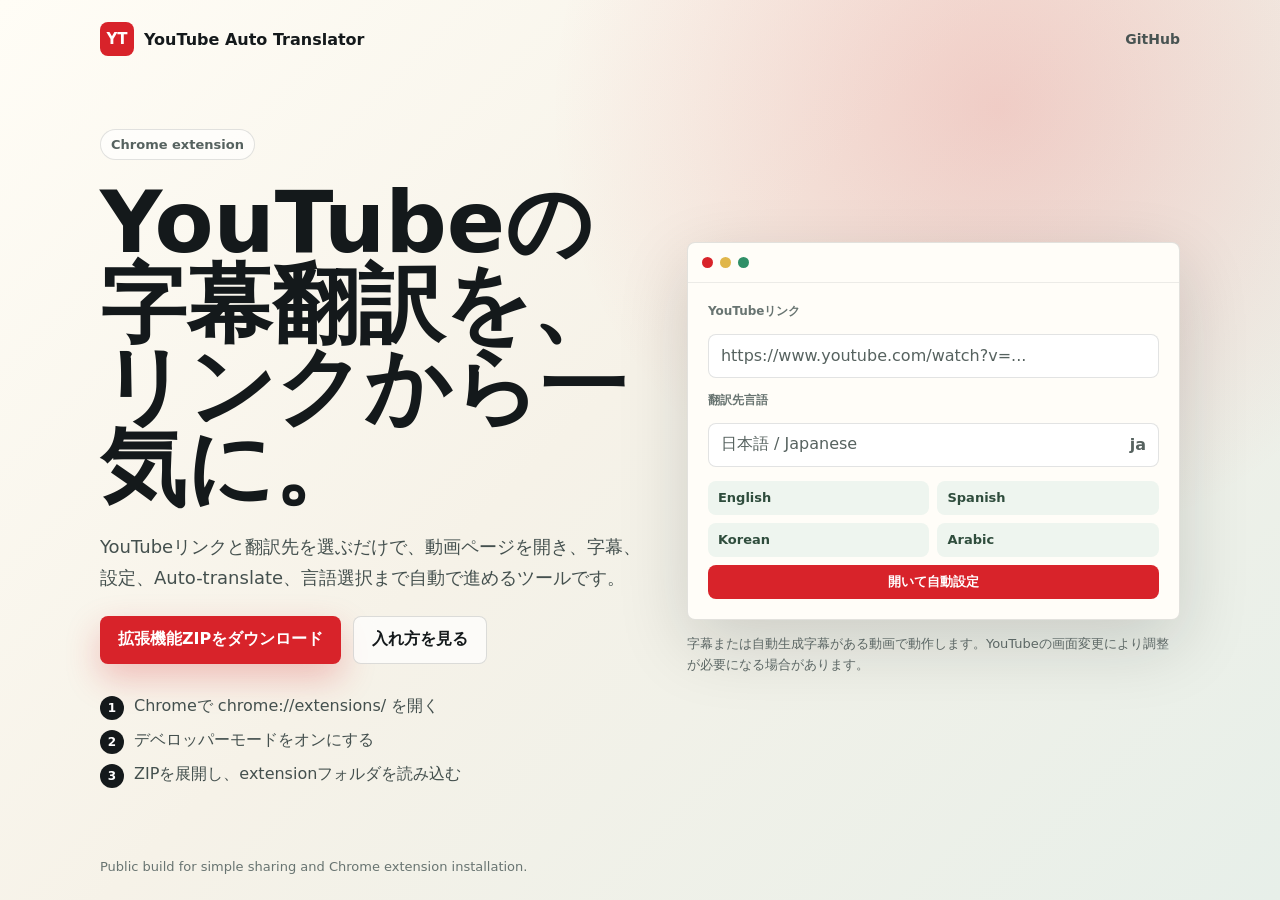
==== index.html @ e30ba754 "Create YouTube auto translator extension" ====
<!doctype html>
<html lang="ja">
  <head>
    <meta charset="utf-8">
    <meta name="viewport" content="width=device-width, initial-scale=1">
    <title>YouTube Auto Translator</title>
    <meta
      name="description"
      content="YouTubeリンクを入力して、字幕の自動翻訳設定まで進めるChrome拡張機能。"
    >
    <style>
      :root {
        color-scheme: light;
        font-family: Inter, ui-sans-serif, system-ui, -apple-system, BlinkMacSystemFont, "Segoe UI", sans-serif;
        background: #f6f2e8;
        color: #14191b;
      }

      * {
        box-sizing: border-box;
      }

      body {
        margin: 0;
        background:
          radial-gradient(circle at 78% 12%, rgba(216, 35, 42, 0.18), transparent 28rem),
          linear-gradient(135deg, #fffdf6 0%, #f6f2e8 46%, #e7efe9 100%);
      }

      a {
        color: inherit;
      }

      .page {
        min-height: 100vh;
        display: grid;
        grid-template-rows: auto 1fr auto;
      }

      header,
      main,
      footer {
        width: min(1080px, calc(100% - 36px));
        margin: 0 auto;
      }

      header {
        display: flex;
        align-items: center;
        justify-content: space-between;
        padding: 22px 0;
      }

      .brand {
        display: inline-flex;
        align-items: center;
        gap: 10px;
        font-weight: 900;
      }

      .mark {
        width: 34px;
        height: 34px;
        display: grid;
        place-items: center;
        border-radius: 8px;
        background: #d8232a;
        color: #fff;
        font-size: 15px;
      }

      .github-link {
        color: #485352;
        font-size: 14px;
        font-weight: 800;
        text-decoration: none;
      }

      main {
        display: grid;
        grid-template-columns: minmax(0, 1.05fr) minmax(320px, 0.95fr);
        gap: 42px;
        align-items: center;
        padding: 46px 0 66px;
      }

      .hero {
        display: grid;
        gap: 22px;
      }

      .eyebrow {
        width: fit-content;
        margin: 0;
        padding: 7px 10px;
        border: 1px solid rgba(20, 25, 27, 0.12);
        border-radius: 999px;
        background: rgba(255, 255, 255, 0.62);
        color: #56625f;
        font-size: 13px;
        font-weight: 850;
      }

      h1 {
        max-width: 760px;
        margin: 0;
        font-size: clamp(42px, 7.2vw, 86px);
        line-height: 0.95;
        letter-spacing: 0;
      }

      .lead {
        max-width: 640px;
        margin: 0;
        color: #44504e;
        font-size: 18px;
        line-height: 1.75;
      }

      .actions {
        display: flex;
        flex-wrap: wrap;
        gap: 12px;
      }

      .button {
        min-height: 48px;
        display: inline-flex;
        align-items: center;
        justify-content: center;
        border-radius: 8px;
        padding: 0 18px;
        font-weight: 900;
        text-decoration: none;
      }

      .primary {
        background: #d8232a;
        color: #fff;
        box-shadow: 0 14px 34px rgba(216, 35, 42, 0.26);
      }

      .secondary {
        border: 1px solid rgba(20, 25, 27, 0.14);
        background: rgba(255, 255, 255, 0.7);
        color: #14191b;
      }

      .steps {
        margin: 10px 0 0;
        padding: 0;
        list-style: none;
        display: grid;
        gap: 10px;
        color: #44504e;
      }

      .steps li {
        display: flex;
        gap: 10px;
        align-items: flex-start;
      }

      .steps span {
        flex: 0 0 auto;
        width: 24px;
        height: 24px;
        display: grid;
        place-items: center;
        border-radius: 50%;
        background: #14191b;
        color: #fff;
        font-size: 12px;
        font-weight: 900;
      }

      .product {
        display: grid;
        gap: 14px;
      }

      .browser {
        overflow: hidden;
        border: 1px solid rgba(20, 25, 27, 0.12);
        border-radius: 8px;
        background: #fffdf8;
        box-shadow: 0 24px 70px rgba(20, 25, 27, 0.16);
      }

      .browser-bar {
        display: flex;
        gap: 7px;
        padding: 14px;
        border-bottom: 1px solid rgba(20, 25, 27, 0.08);
      }

      .dot {
        width: 11px;
        height: 11px;
        border-radius: 50%;
        background: #d8232a;
      }

      .dot:nth-child(2) {
        background: #e0b64a;
      }

      .dot:nth-child(3) {
        background: #2f8f67;
      }

      .panel {
        display: grid;
        gap: 14px;
        padding: 20px;
      }

      .fake-label {
        color: #687471;
        font-size: 12px;
        font-weight: 900;
      }

      .fake-input,
      .fake-select {
        min-height: 44px;
        display: flex;
        align-items: center;
        border: 1px solid rgba(20, 25, 27, 0.12);
        border-radius: 8px;
        padding: 0 12px;
        background: #fff;
        color: #56625f;
      }

      .fake-select {
        justify-content: space-between;
      }

      .language-grid {
        display: grid;
        grid-template-columns: repeat(2, minmax(0, 1fr));
        gap: 8px;
      }

      .chip {
        min-height: 34px;
        display: flex;
        align-items: center;
        border-radius: 8px;
        padding: 0 10px;
        background: #eef5ef;
        color: #2f4d3d;
        font-size: 13px;
        font-weight: 800;
      }

      .wide {
        grid-column: 1 / -1;
        background: #d8232a;
        color: #fff;
        justify-content: center;
      }

      .note {
        margin: 0;
        color: #5c6765;
        font-size: 13px;
        line-height: 1.6;
      }

      footer {
        padding: 0 0 26px;
        color: #687471;
        font-size: 13px;
      }

      @media (max-width: 820px) {
        main {
          grid-template-columns: 1fr;
          padding-top: 24px;
        }

        header {
          align-items: flex-start;
          gap: 14px;
          flex-direction: column;
        }
      }
    </style>
  </head>
  <body>
    <div class="page">
      <header>
        <div class="brand"><span class="mark">YT</span> YouTube Auto Translator</div>
        <a class="github-link" href="https://github.com/sskhiro1/youtube-auto-translate-tool">GitHub</a>
      </header>

      <main>
        <section class="hero">
          <p class="eyebrow">Chrome extension</p>
          <h1>YouTubeの字幕翻訳を、リンクから一気に。</h1>
          <p class="lead">
            YouTubeリンクと翻訳先を選ぶだけで、動画ページを開き、字幕、設定、Auto-translate、言語選択まで自動で進めるツールです。
          </p>
          <div class="actions">
            <a class="button primary" href="./youtube-auto-translate-extension.zip">拡張機能ZIPをダウンロード</a>
            <a class="button secondary" href="#install">入れ方を見る</a>
          </div>
          <ol id="install" class="steps">
            <li><span>1</span>Chromeで chrome://extensions/ を開く</li>
            <li><span>2</span>デベロッパーモードをオンにする</li>
            <li><span>3</span>ZIPを展開し、extensionフォルダを読み込む</li>
          </ol>
        </section>

        <aside class="product" aria-label="拡張機能の画面イメージ">
          <div class="browser">
            <div class="browser-bar">
              <span class="dot"></span>
              <span class="dot"></span>
              <span class="dot"></span>
            </div>
            <div class="panel">
              <div class="fake-label">YouTubeリンク</div>
              <div class="fake-input">https://www.youtube.com/watch?v=...</div>
              <div class="fake-label">翻訳先言語</div>
              <div class="fake-select">日本語 / Japanese <strong>ja</strong></div>
              <div class="language-grid">
                <div class="chip">English</div>
                <div class="chip">Spanish</div>
                <div class="chip">Korean</div>
                <div class="chip">Arabic</div>
                <div class="chip wide">開いて自動設定</div>
              </div>
            </div>
          </div>
          <p class="note">字幕または自動生成字幕がある動画で動作します。YouTubeの画面変更により調整が必要になる場合があります。</p>
        </aside>
      </main>

      <footer>Public build for simple sharing and Chrome extension installation.</footer>
    </div>
  </body>
</html>
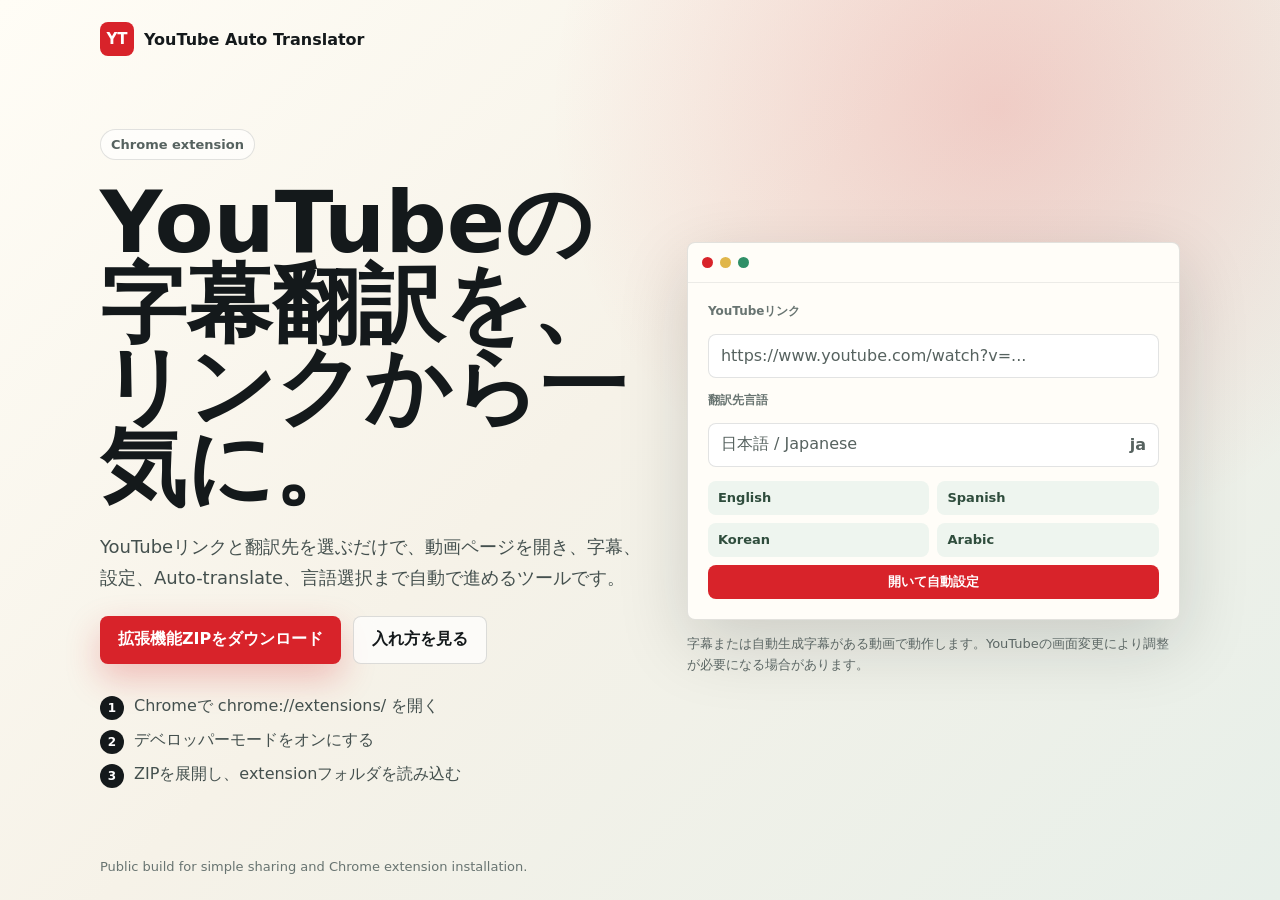
==== commit 50b3c2c7: "Use Netlify public URL" ====
--- a/index.html
+++ b/index.html
@@ -47,7 +47,7 @@
       header {
         display: flex;
         align-items: center;
-        justify-content: space-between;
+        justify-content: flex-start;
         padding: 22px 0;
       }
 
@@ -67,13 +67,6 @@
         background: #d8232a;
         color: #fff;
         font-size: 15px;
-      }
-
-      .github-link {
-        color: #485352;
-        font-size: 14px;
-        font-weight: 800;
-        text-decoration: none;
       }
 
       main {
@@ -293,7 +286,6 @@
     <div class="page">
       <header>
         <div class="brand"><span class="mark">YT</span> YouTube Auto Translator</div>
-        <a class="github-link" href="https://github.com/sskhiro1/youtube-auto-translate-tool">GitHub</a>
       </header>
 
       <main>
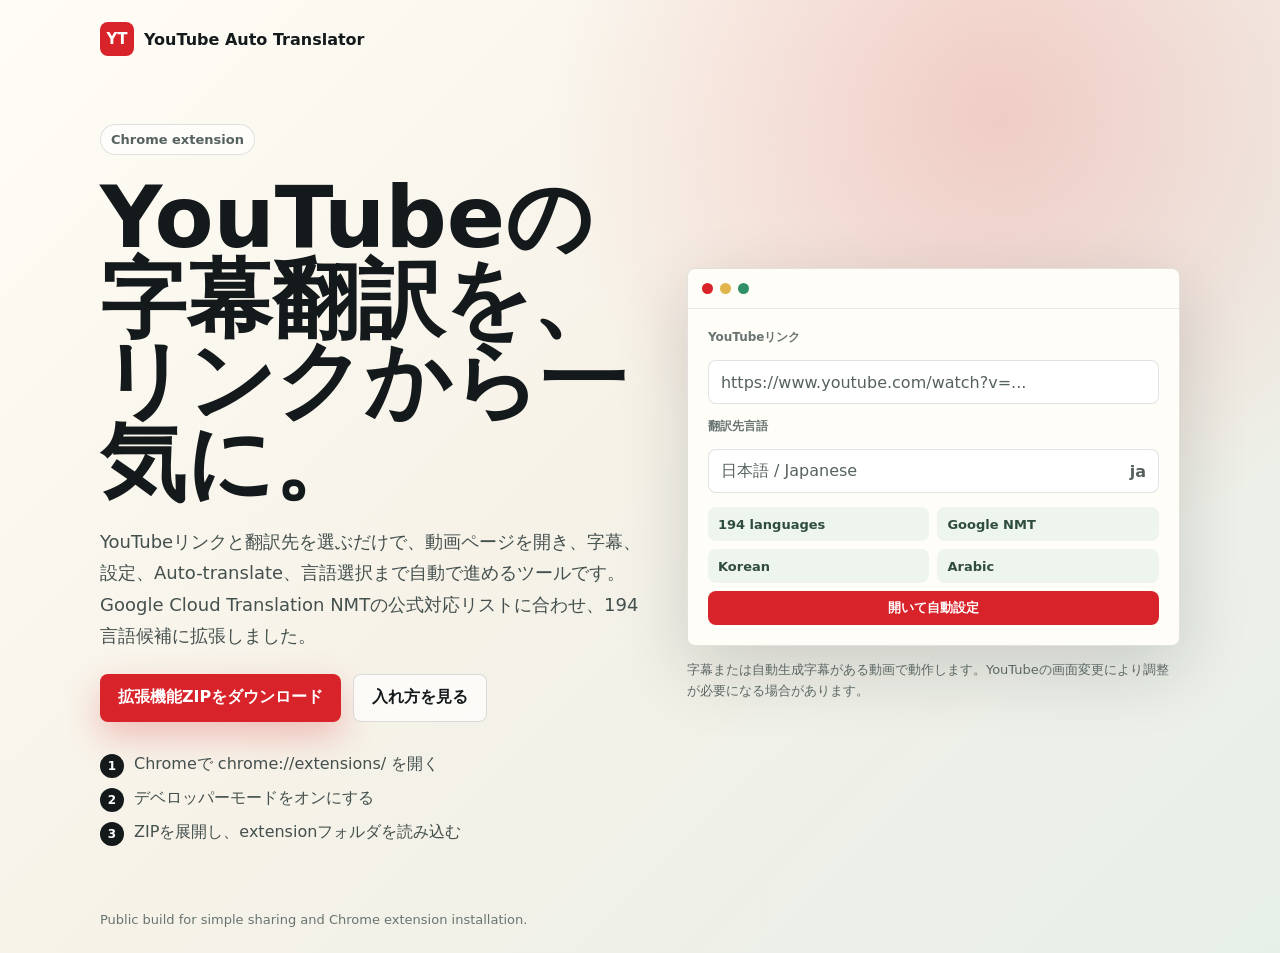
==== commit fa8ae616: "Expand translation language choices" ====
--- a/index.html
+++ b/index.html
@@ -293,7 +293,7 @@
           <p class="eyebrow">Chrome extension</p>
           <h1>YouTubeの字幕翻訳を、リンクから一気に。</h1>
           <p class="lead">
-            YouTubeリンクと翻訳先を選ぶだけで、動画ページを開き、字幕、設定、Auto-translate、言語選択まで自動で進めるツールです。
+            YouTubeリンクと翻訳先を選ぶだけで、動画ページを開き、字幕、設定、Auto-translate、言語選択まで自動で進めるツールです。Google Cloud Translation NMTの公式対応リストに合わせ、194言語候補に拡張しました。
           </p>
           <div class="actions">
             <a class="button primary" href="./youtube-auto-translate-extension.zip">拡張機能ZIPをダウンロード</a>
@@ -319,10 +319,10 @@
               <div class="fake-label">翻訳先言語</div>
               <div class="fake-select">日本語 / Japanese <strong>ja</strong></div>
               <div class="language-grid">
-                <div class="chip">English</div>
-                <div class="chip">Spanish</div>
-                <div class="chip">Korean</div>
-                <div class="chip">Arabic</div>
+              <div class="chip">194 languages</div>
+              <div class="chip">Google NMT</div>
+              <div class="chip">Korean</div>
+              <div class="chip">Arabic</div>
                 <div class="chip wide">開いて自動設定</div>
               </div>
             </div>
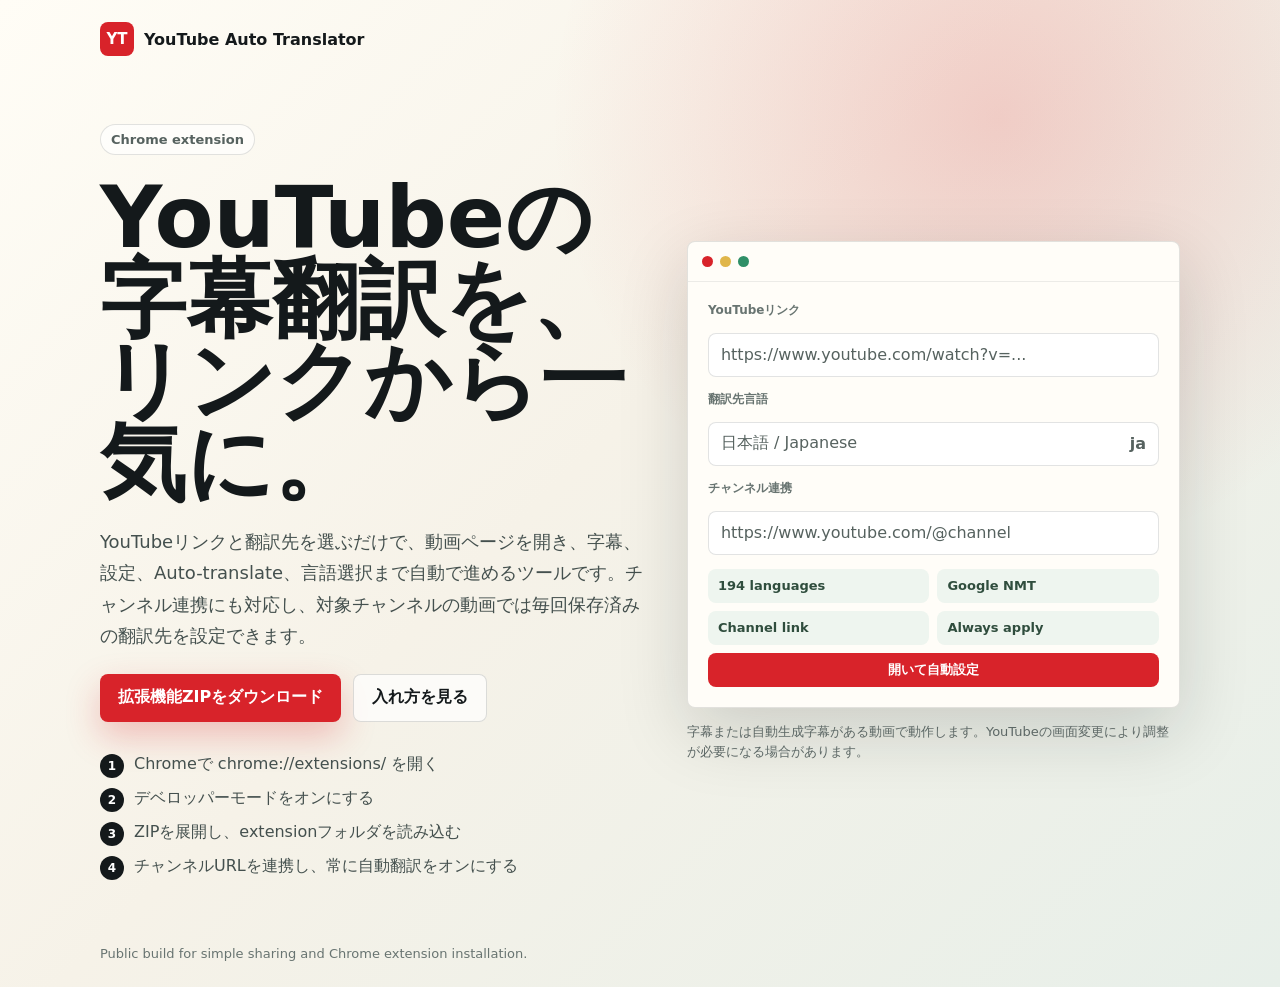
==== commit 76d24e68: "Add linked channel auto-translate mode" ====
--- a/index.html
+++ b/index.html
@@ -293,7 +293,7 @@
           <p class="eyebrow">Chrome extension</p>
           <h1>YouTubeの字幕翻訳を、リンクから一気に。</h1>
           <p class="lead">
-            YouTubeリンクと翻訳先を選ぶだけで、動画ページを開き、字幕、設定、Auto-translate、言語選択まで自動で進めるツールです。Google Cloud Translation NMTの公式対応リストに合わせ、194言語候補に拡張しました。
+            YouTubeリンクと翻訳先を選ぶだけで、動画ページを開き、字幕、設定、Auto-translate、言語選択まで自動で進めるツールです。チャンネル連携にも対応し、対象チャンネルの動画では毎回保存済みの翻訳先を設定できます。
           </p>
           <div class="actions">
             <a class="button primary" href="./youtube-auto-translate-extension.zip">拡張機能ZIPをダウンロード</a>
@@ -303,6 +303,7 @@
             <li><span>1</span>Chromeで chrome://extensions/ を開く</li>
             <li><span>2</span>デベロッパーモードをオンにする</li>
             <li><span>3</span>ZIPを展開し、extensionフォルダを読み込む</li>
+            <li><span>4</span>チャンネルURLを連携し、常に自動翻訳をオンにする</li>
           </ol>
         </section>
 
@@ -318,11 +319,13 @@
               <div class="fake-input">https://www.youtube.com/watch?v=...</div>
               <div class="fake-label">翻訳先言語</div>
               <div class="fake-select">日本語 / Japanese <strong>ja</strong></div>
+              <div class="fake-label">チャンネル連携</div>
+              <div class="fake-input">https://www.youtube.com/@channel</div>
               <div class="language-grid">
-              <div class="chip">194 languages</div>
-              <div class="chip">Google NMT</div>
-              <div class="chip">Korean</div>
-              <div class="chip">Arabic</div>
+                <div class="chip">194 languages</div>
+                <div class="chip">Google NMT</div>
+                <div class="chip">Channel link</div>
+                <div class="chip">Always apply</div>
                 <div class="chip wide">開いて自動設定</div>
               </div>
             </div>
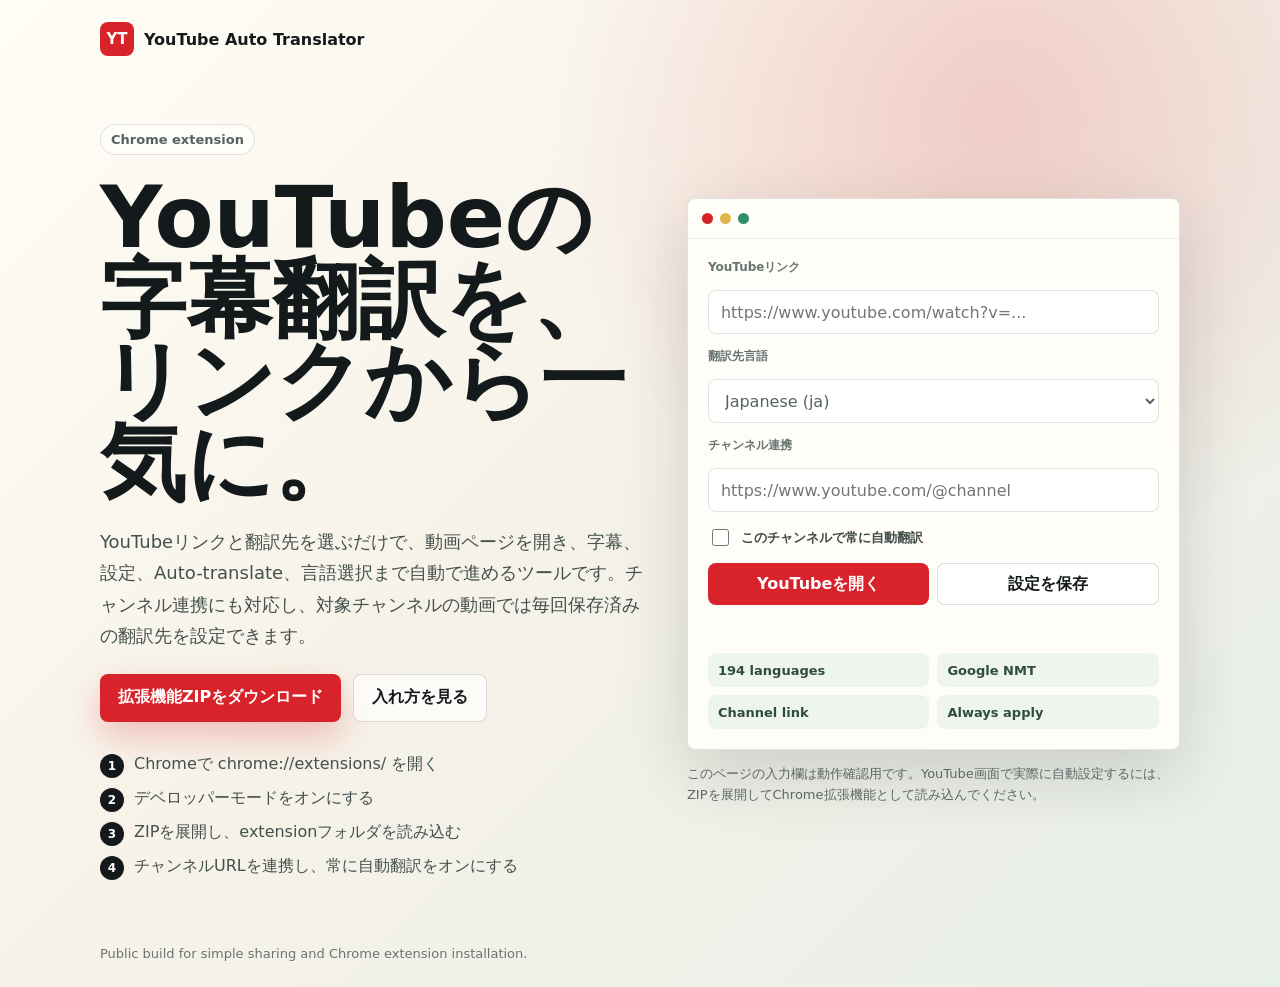
==== commit 161f8e3e: "Make public page controls interactive" ====
--- a/index.html
+++ b/index.html
@@ -208,26 +208,72 @@
         padding: 20px;
       }
 
-      .fake-label {
+      .tool-label {
         color: #687471;
         font-size: 12px;
         font-weight: 900;
       }
 
-      .fake-input,
-      .fake-select {
+      .tool-input,
+      .tool-select {
+        width: 100%;
         min-height: 44px;
-        display: flex;
-        align-items: center;
         border: 1px solid rgba(20, 25, 27, 0.12);
         border-radius: 8px;
         padding: 0 12px;
         background: #fff;
         color: #56625f;
-      }
-
-      .fake-select {
-        justify-content: space-between;
+        font: inherit;
+      }
+
+      .tool-select {
+        appearance: auto;
+      }
+
+      .tool-toggle {
+        display: flex;
+        align-items: center;
+        gap: 9px;
+        color: #3f4a48;
+        font-size: 13px;
+        font-weight: 800;
+      }
+
+      .tool-toggle input {
+        width: 17px;
+        height: 17px;
+        accent-color: #d8232a;
+      }
+
+      .tool-actions {
+        display: grid;
+        grid-template-columns: 1fr 1fr;
+        gap: 8px;
+      }
+
+      .tool-button {
+        min-height: 42px;
+        border: 0;
+        border-radius: 8px;
+        background: #d8232a;
+        color: #fff;
+        cursor: pointer;
+        font: inherit;
+        font-weight: 900;
+      }
+
+      .tool-button.secondary-action {
+        border: 1px solid rgba(20, 25, 27, 0.14);
+        background: #fff;
+        color: #14191b;
+      }
+
+      .tool-status {
+        min-height: 20px;
+        margin: 0;
+        color: #5c6765;
+        font-size: 13px;
+        line-height: 1.5;
       }
 
       .language-grid {
@@ -314,27 +360,108 @@
               <span class="dot"></span>
               <span class="dot"></span>
             </div>
-            <div class="panel">
-              <div class="fake-label">YouTubeリンク</div>
-              <div class="fake-input">https://www.youtube.com/watch?v=...</div>
-              <div class="fake-label">翻訳先言語</div>
-              <div class="fake-select">日本語 / Japanese <strong>ja</strong></div>
-              <div class="fake-label">チャンネル連携</div>
-              <div class="fake-input">https://www.youtube.com/@channel</div>
+            <form class="panel" id="webTool">
+              <label class="tool-label" for="webVideoUrl">YouTubeリンク</label>
+              <input
+                id="webVideoUrl"
+                class="tool-input"
+                type="url"
+                placeholder="https://www.youtube.com/watch?v=..."
+                autocomplete="off"
+              >
+              <label class="tool-label" for="webLanguage">翻訳先言語</label>
+              <select id="webLanguage" class="tool-select"></select>
+              <label class="tool-label" for="webChannelUrl">チャンネル連携</label>
+              <input
+                id="webChannelUrl"
+                class="tool-input"
+                type="url"
+                placeholder="https://www.youtube.com/@channel"
+                autocomplete="off"
+              >
+              <label class="tool-toggle">
+                <input id="webAlwaysApply" type="checkbox">
+                <span>このチャンネルで常に自動翻訳</span>
+              </label>
+              <div class="tool-actions">
+                <button class="tool-button" type="submit">YouTubeを開く</button>
+                <button class="tool-button secondary-action" id="webSaveChannel" type="button">設定を保存</button>
+              </div>
+              <p class="tool-status" id="webStatus" role="status"></p>
               <div class="language-grid">
                 <div class="chip">194 languages</div>
                 <div class="chip">Google NMT</div>
                 <div class="chip">Channel link</div>
                 <div class="chip">Always apply</div>
-                <div class="chip wide">開いて自動設定</div>
               </div>
-            </div>
+            </form>
           </div>
-          <p class="note">字幕または自動生成字幕がある動画で動作します。YouTubeの画面変更により調整が必要になる場合があります。</p>
+          <p class="note">このページの入力欄は動作確認用です。YouTube画面で実際に自動設定するには、ZIPを展開してChrome拡張機能として読み込んでください。</p>
         </aside>
       </main>
 
       <footer>Public build for simple sharing and Chrome extension installation.</footer>
     </div>
+    <script src="./extension/languages.js"></script>
+    <script>
+      const webLanguage = document.querySelector("#webLanguage");
+      const webTool = document.querySelector("#webTool");
+      const webVideoUrl = document.querySelector("#webVideoUrl");
+      const webChannelUrl = document.querySelector("#webChannelUrl");
+      const webAlwaysApply = document.querySelector("#webAlwaysApply");
+      const webSaveChannel = document.querySelector("#webSaveChannel");
+      const webStatus = document.querySelector("#webStatus");
+
+      window.YTAutoTranslateLanguages.forEach((language) => {
+        const option = document.createElement("option");
+        option.value = language.code;
+        option.textContent = `${language.name} (${language.code})`;
+        if (language.code === "ja") option.selected = true;
+        webLanguage.appendChild(option);
+      });
+
+      function openableYouTubeUrl(rawUrl) {
+        const url = new URL(rawUrl.trim());
+        const host = url.hostname.replace(/^www\./, "");
+        if (host === "youtu.be") {
+          const videoId = url.pathname.split("/").filter(Boolean)[0];
+          return `https://www.youtube.com/watch?v=${videoId}&hl=en&cc_load_policy=1`;
+        }
+        if (host !== "youtube.com" && host !== "m.youtube.com") {
+          throw new Error("YouTubeリンクを入力してください。");
+        }
+        url.hostname = "www.youtube.com";
+        url.searchParams.set("hl", "en");
+        url.searchParams.set("cc_load_policy", "1");
+        return url.toString();
+      }
+
+      webTool.addEventListener("submit", (event) => {
+        event.preventDefault();
+        try {
+          const url = openableYouTubeUrl(webVideoUrl.value);
+          webStatus.textContent = "YouTubeを開きます。自動設定は拡張機能インストール後に動作します。";
+          window.open(url, "_blank", "noopener");
+        } catch (error) {
+          webStatus.textContent = error.message;
+        }
+      });
+
+      webSaveChannel.addEventListener("click", () => {
+        const channel = webChannelUrl.value.trim();
+        if (!channel) {
+          webStatus.textContent = "チャンネルURLを入力してください。";
+          return;
+        }
+        localStorage.setItem("ytat-channel-url", channel);
+        localStorage.setItem("ytat-language", webLanguage.value);
+        localStorage.setItem("ytat-always-apply", String(webAlwaysApply.checked));
+        webStatus.textContent = "このページ上の設定を保存しました。実際の自動設定は拡張機能で使えます。";
+      });
+
+      webChannelUrl.value = localStorage.getItem("ytat-channel-url") || "";
+      webLanguage.value = localStorage.getItem("ytat-language") || "ja";
+      webAlwaysApply.checked = localStorage.getItem("ytat-always-apply") === "true";
+    </script>
   </body>
 </html>
